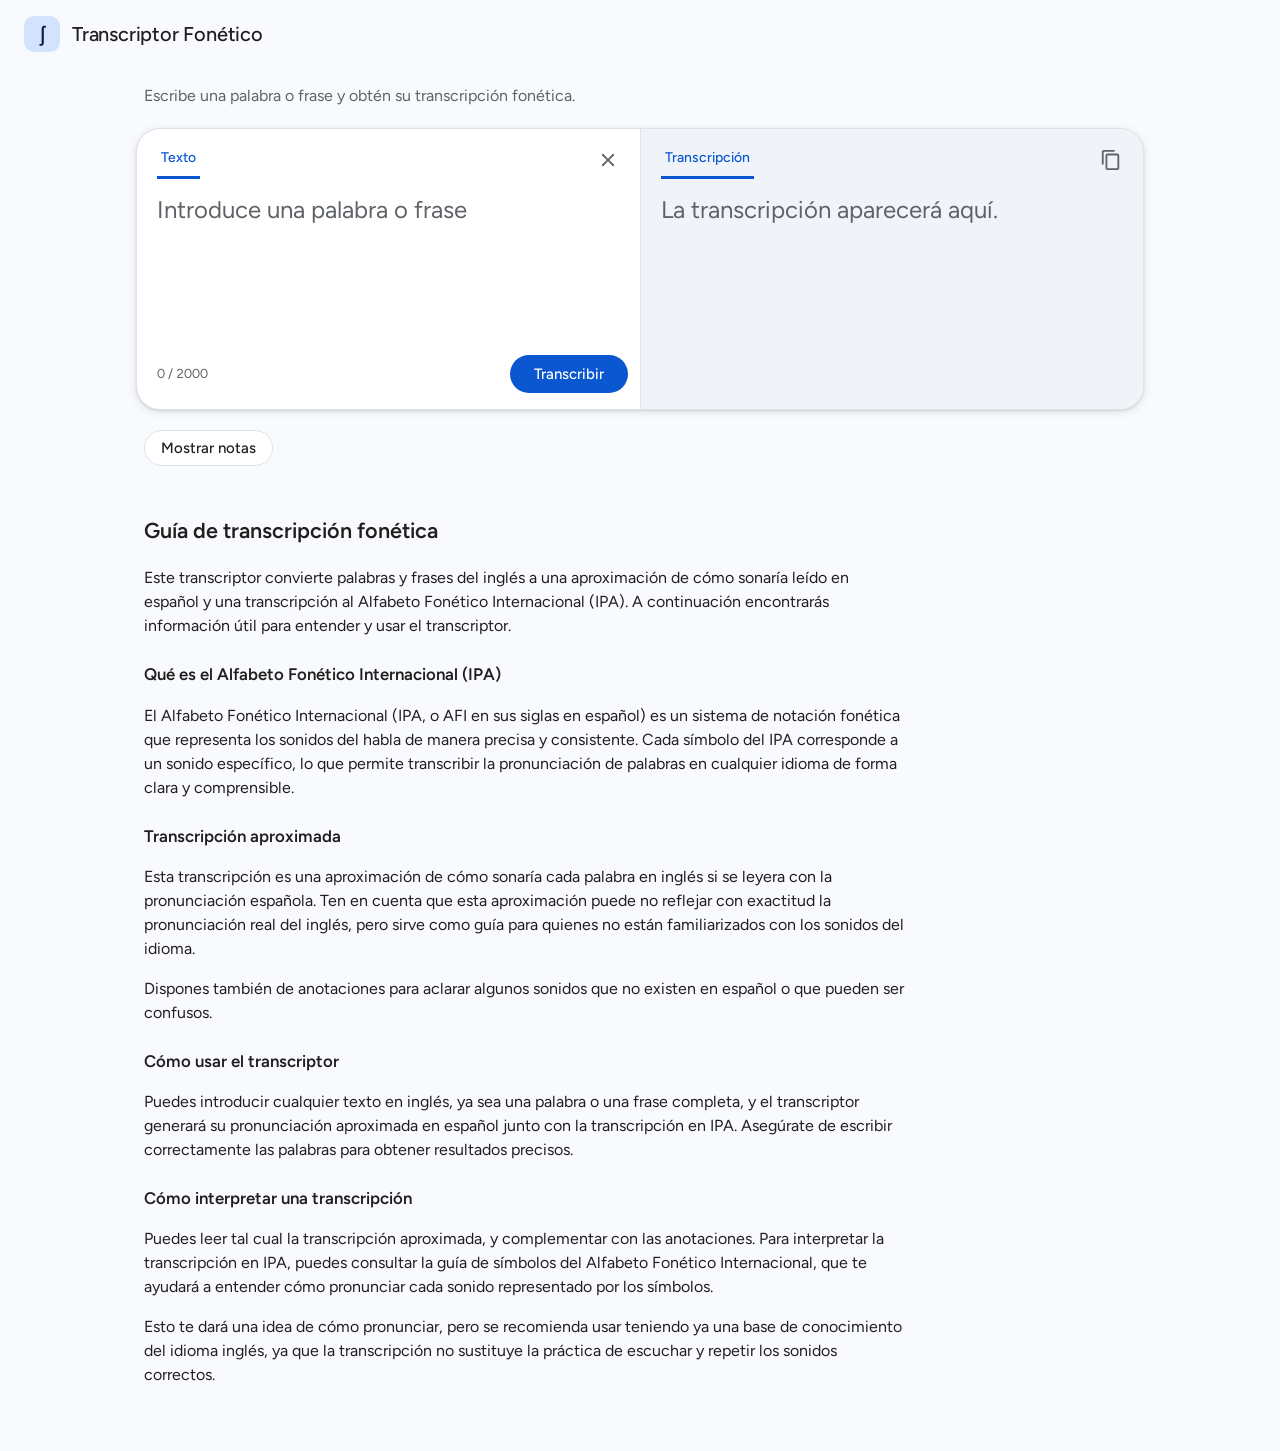
==== public/index.html @ e3a63764 "change the copy button to only copy results" ====
<!DOCTYPE html>
<html lang="es">
<head>
<meta charset="utf-8">
<meta name="viewport" content="width=device-width, initial-scale=1">
<meta name="description" content="Transcribe palabras y frases del inglés a una aproximación de como sonaría leído en español y una trasncripción al Alfabeto Fonético Internacional (IPA) con una explicación de cómo leerlo.">
<meta name="robots" content="index, follow">
<meta name="theme-color" content="#f8fafd">
<link rel="canonical" href="https://pronunciareningles.com/">
<meta property="og:type" content="website">
<meta property="og:locale" content="es_ES">
<meta property="og:url" content="https://pronunciareningles.com/">
<meta property="og:title" content="Transcriptor fonético online | IPA">
<meta property="og:description" content="Transcribe palabras y frases del inglés a una aproximación de como sonaría leído en español y una trasncripción al Alfabeto Fonético Internacional (IPA) con una explicación de cómo leerlo.">
<meta name="twitter:card" content="summary">
<meta name="twitter:title" content="Transcriptor fonético online | IPA">
<meta name="twitter:description" content="Transcribe palabras y frases del inglés a una aproximación de como sonaría leído en español y una trasncripción al Alfabeto Fonético Internacional (IPA) con una explicación de cómo leerlo.">
<title>Transcriptor fonético online | IPA</title>
<link rel="preconnect" href="https://fonts.googleapis.com">
<link rel="preconnect" href="https://fonts.gstatic.com" crossorigin>
<link href="https://fonts.googleapis.com/css2?family=Figtree:wght@400;500;600&family=Noto+Sans:wght@400;500&display=swap" rel="stylesheet">
<style>
:root {
  --bg: #f8fafd;
  --surface: #ffffff;
  --surface-2: #f0f4f9;
  --line: #dde3ea;
  --text: #1f1f1f;
  --muted: #5f6368;
  --accent: #0b57d0;
  --accent-soft: #d3e3fd;
  --accent-ink: #041e49;
  --ui: "Figtree", system-ui, -apple-system, "Segoe UI", sans-serif;
  --ipa: "Noto Sans", "Charis SIL", "Doulos SIL", "Segoe UI", sans-serif;
  box-sizing: border-box;
  padding-top: env(safe-area-inset-top, 0px);
  padding-bottom: env(safe-area-inset-bottom, 0px);
}
@media (prefers-color-scheme: dark) {
  :root {
    --bg: #131314; --surface: #1e1f20; --surface-2: #282a2c; --line: #3c4043;
    --text: #e3e3e3; --muted: #9aa0a6; --accent: #a8c7fa; --accent-soft: #0842a0; --accent-ink: #d3e3fd;
  }
}
*, *::before, *::after { box-sizing: inherit; }
html { scroll-padding-top: env(safe-area-inset-top, 0px); }
body {
  margin: 0; min-height: 100vh; background: var(--bg); color: var(--text);
  font-family: var(--ui); font-size: 16px; line-height: 1.5;
}

/* Cabecera */
.top { display: flex; align-items: center; gap: 12px; padding: 16px 24px; }
.logo {
  width: 36px; height: 36px; border-radius: 10px; background: var(--accent-soft); color: var(--accent-ink);
  display: grid; place-items: center; font-family: var(--ipa); font-size: 20px; font-weight: 500;
}
.top h1 { margin: 0; font-size: 1.25rem; font-weight: 500; letter-spacing: -.01em; }

/* Contenedor principal */
main { max-width: 1040px; margin: 0 auto; padding: 8px 16px 48px; }
.lead { margin: 8px 8px 20px; color: var(--muted); }
.search-content { max-width: 760px; margin: 48px 8px 0; }
.search-content h2 { margin: 0 0 20px; font-size: 1.35rem; font-weight: 600; }
.search-content h3 { margin: 0 0 8px; font-size: 1.05rem; font-weight: 600; }
.search-content article + article { margin-top: 24px; }
.search-content details { padding: 14px 0; border-top: 1px solid var(--line); }
.search-content summary { cursor: pointer; font-weight: 500; }
.search-content details p { margin: 10px 0 0; color: var(--muted); }

/* Tarjeta de dos paneles */
.card {
  display: grid; grid-template-columns: 1fr 1fr; background: var(--surface);
  border: 1px solid var(--line); border-radius: 24px; overflow: hidden;
  box-shadow: 0 1px 2px rgba(60,64,67,.15), 0 2px 6px 2px rgba(60,64,67,.08);
}
.panel { display: flex; flex-direction: column; min-height: 280px; }
.panel + .panel { background: var(--surface-2); border-left: 1px solid var(--line); }
.panel-head {
  display: flex; align-items: center; justify-content: space-between;
  padding: 10px 12px 0 20px; min-height: 52px;
}
.chip {
  font-size: .875rem; font-weight: 500; color: var(--accent);
  padding: 6px 4px 8px; border-bottom: 3px solid var(--accent);
}
.panel textarea, .out {
  flex: 1; width: 100%; border: 0; background: transparent; color: var(--text);
  padding: 12px 20px; resize: none; outline: none;
  font: 400 1.5rem/1.45 var(--ui);
}
.panel textarea::placeholder { color: var(--muted); }
.out { font-family: var(--ipa); overflow-wrap: anywhere; white-space: pre-wrap; }
.out.empty { color: var(--muted); font-family: var(--ui); }
.out.sentence-hint { flex: 0 0 auto; padding-block: 4px; font: 400 .875rem/1.45 var(--ui); }
#outputList { list-style: none; margin: 0; padding: 0 20px 16px; }
.result-item { padding: 12px 0; border-top: 1px solid var(--line); }
.result-token, .tooltip-title { font-weight: 600; }
.result-value { font-family: var(--ipa); font-size: 1.125rem; overflow-wrap: anywhere; }
.result-meta, .result-notes, .result-alternatives { color: var(--muted); font-size: .875rem; }
.result-item ul { margin: 4px 0 0; padding-left: 20px; }
.sentence-word { cursor: pointer; border-bottom: 1px dotted var(--accent); }
.sentence-word.no-link { cursor: default; border-bottom: 0; }
.sentence-word.not-found { color: #b3261e; }
.notes-toggle { border: 1px solid var(--line); border-radius: 999px; padding: 8px 16px; background: var(--surface); color: var(--text); font: 500 .9375rem var(--ui); cursor: pointer; }
.notes-toggle:hover { background: var(--surface-2); }
.tooltip { position: absolute; z-index: 5; max-width: min(360px, calc(100vw - 24px)); padding: 14px 16px; border: 1px solid var(--line); border-radius: 12px; background: var(--surface); color: var(--text); box-shadow: 0 4px 16px rgba(0,0,0,.18); visibility: hidden; }
.tooltip.show { visibility: visible; }
.tooltip .result-value { margin-top: 4px; }
.tooltip .result-alternatives { margin-top: 8px; }
.tooltip .result-alternatives ul { margin: 4px 0 0; padding-left: 20px; }
@media (min-width: 721px) {
  .output-panel > .out { flex: 0 0 auto; }
}

.panel-foot { display: flex; align-items: center; justify-content: space-between; padding: 8px 12px 14px 20px; min-height: 64px; }
.count { color: var(--muted); font-size: .8125rem; font-variant-numeric: tabular-nums; }

/* Botones */
.btn {
  font: 500 .9375rem var(--ui); border: 0; cursor: pointer; border-radius: 999px;
  padding: 10px 24px; background: var(--accent); color: #fff;
}
@media (prefers-color-scheme: dark) { .btn { color: #062e6f; } }
.btn:hover { filter: brightness(1.08); }
.icon-btn {
  width: 40px; height: 40px; border-radius: 50%; border: 0; background: transparent; color: var(--muted);
  cursor: pointer; display: grid; place-items: center;
}
.icon-btn:hover { background: color-mix(in srgb, var(--muted) 14%, transparent); }
.icon-btn svg { width: 22px; height: 22px; fill: currentColor; }
.btn:focus-visible, .icon-btn:focus-visible, .switch input:focus-visible + .track, textarea:focus-visible {
  outline: 2px solid var(--accent); outline-offset: 2px;
}
.panel textarea:focus-visible { outline: none; }

/* Interruptor de notas */
.options { display: flex; align-items: center; gap: 12px; padding: 20px 8px 0; color: var(--muted); }
.switch { position: relative; display: inline-flex; cursor: pointer; }
.switch input { position: absolute; opacity: 0; inset: 0; cursor: pointer; }
.track { width: 40px; height: 24px; border-radius: 12px; background: var(--line); transition: background .15s; position: relative; }
.track::after {
  content: ""; position: absolute; top: 4px; left: 4px; width: 16px; height: 16px; border-radius: 50%;
  background: var(--surface); box-shadow: 0 1px 2px rgba(0,0,0,.3); transition: transform .15s;
}
.switch input:checked + .track { background: var(--accent); }
.switch input:checked + .track::after { transform: translateX(16px); }

.notes {
  margin: 16px 0 0; padding: 20px 24px; background: var(--surface); border: 1px solid var(--line);
  border-radius: 16px; color: var(--muted);
}
.notes[hidden] { display: none; }

/* Móvil: los paneles se apilan, como en Google Translate */
@media (max-width: 720px) {
  .card { grid-template-columns: 1fr; border-radius: 20px; }
  .panel { min-height: 200px; }
  .panel + .panel { border-left: 0; border-top: 1px solid var(--line); }
  .panel textarea, .out { font-size: 1.25rem; }
}
@media (prefers-reduced-motion: reduce) { .track, .track::after { transition: none; } }
</style>
</head>
<body>
<header class="top">
  <div class="logo" aria-hidden="true">ʃ</div>
  <h1>Transcriptor Fonético</h1>
</header>

<main>
  <p class="lead">Escribe una palabra o frase y obtén su transcripción fonética.</p>

  <form id="transcriberForm">
  <section class="card">
    <div class="panel output-panel">
      <div class="panel-head">
        <span class="chip">Texto</span>
        <button class="icon-btn" id="clear" type="button" aria-label="Borrar texto" hidden>
          <svg viewBox="0 0 24 24"><path d="M19 6.41 17.59 5 12 10.59 6.41 5 5 6.41 10.59 12 5 17.59 6.41 19 12 13.41 17.59 19 19 17.59 13.41 12z"/></svg>
        </button>
      </div>
      <textarea id="phrase" maxlength="2000" placeholder="Introduce una palabra o frase" aria-label="Texto a transcribir"></textarea>
      <div class="panel-foot">
        <span class="count"><span id="n">0</span> / 2000</span>
        <button class="btn" id="go" type="submit">Transcribir</button>
      </div>
    </div>

    <div class="panel">
      <div class="panel-head">
        <span class="chip">Transcripción</span>
        <button class="icon-btn" id="copy" type="button" aria-label="Copiar transcripción" hidden>
          <svg viewBox="0 0 24 24"><path d="M16 1H4a2 2 0 0 0-2 2v14h2V3h12zm3 4H8a2 2 0 0 0-2 2v14a2 2 0 0 0 2 2h11a2 2 0 0 0 2-2V7a2 2 0 0 0-2-2m0 16H8V7h11z"/></svg>
        </button>
      </div>
      <div class="out empty" id="output" aria-live="polite">La transcripción aparecerá aquí.</div>
      <ul id="outputList" aria-live="polite"></ul>
      <div class="panel-foot"></div>
    </div>
  </section>
  </form>

  <div class="options">
    <button class="notes-toggle" id="notesToggle" type="button">Mostrar notas</button>
  </div>
  <div class="tooltip" id="wordTooltip" aria-hidden="true"></div>

  <section class="search-content" aria-labelledby="guide-heading">
    <h2 id="guide-heading">Guía de transcripción fonética</h2>
    <article>
      <p>Este transcriptor convierte palabras y frases del inglés a una aproximación de cómo sonaría leído en español y una transcripción al Alfabeto Fonético Internacional (IPA). A continuación encontrarás información útil para entender y usar el transcriptor.</p>
    </article>

    <article>
      <h3>Qué es el Alfabeto Fonético Internacional (IPA)</h3>
      <p>El Alfabeto Fonético Internacional (IPA, o AFI en sus siglas en español) es un sistema de notación fonética que representa los sonidos del habla de manera precisa y consistente. Cada símbolo del IPA corresponde a un sonido específico, lo que permite transcribir la pronunciación de palabras en cualquier idioma de forma clara y comprensible.</p>
    </article>
    <article>
      <h3>Transcripción aproximada</h3>
      <p>Esta transcripción es una aproximación de cómo sonaría cada palabra en inglés si se leyera con la pronunciación española. Ten en cuenta que esta aproximación puede no reflejar con exactitud la pronunciación real del inglés, pero sirve como guía para quienes no están familiarizados con los sonidos del idioma.</p>
      <p>Dispones también de anotaciones para aclarar algunos sonidos que no existen en español o que pueden ser confusos.</p>
    </article>
    <article>
      <h3>Cómo usar el transcriptor</h3>
      <p>Puedes introducir cualquier texto en inglés, ya sea una palabra o una frase completa, y el transcriptor generará su pronunciación aproximada en español junto con la transcripción en IPA. Asegúrate de escribir correctamente las palabras para obtener resultados precisos.</p>
    </article>
    <article>
      <h3>Cómo interpretar una transcripción</h3>
      <p>Puedes leer tal cual la transcripción aproximada, y complementar con las anotaciones. Para interpretar la transcripción en IPA, puedes consultar la guía de símbolos del Alfabeto Fonético Internacional, que te ayudará a entender cómo pronunciar cada sonido representado por los símbolos.</p>
      <p>Esto te dará una idea de cómo pronunciar, pero se recomienda usar teniendo ya una base de conocimiento del idioma inglés, ya que la transcripción no sustituye la práctica de escuchar y repetir los sonidos correctos.</p>
    </article>
  </section>
</main>

<script src="js/app.js"></script>
<script>
const input = document.getElementById("phrase");
const output = document.getElementById("output");
const clearButton = document.getElementById("clear");
const copyButton = document.getElementById("copy");
input.addEventListener("input", () => {
  document.getElementById("n").textContent = input.value.length;
  clearButton.hidden = !input.value;
});
clearButton.addEventListener("click", () => {
  input.value = "";
  input.dispatchEvent(new Event("input"));
  output.textContent = "La transcripción aparecerá aquí.";
  output.classList.add("empty");
  outputList.innerHTML = "";
  input.focus();
});
copyButton.addEventListener("click", () => {
  navigator.clipboard.writeText(outputList.innerText.trim());
});
new MutationObserver(() => {
  output.classList.toggle("empty", output.textContent === "La transcripción aparecerá aquí.");
  copyButton.hidden = !outputList.childElementCount;
}).observe(outputList, { childList: true });
</script>
</body>
</html>
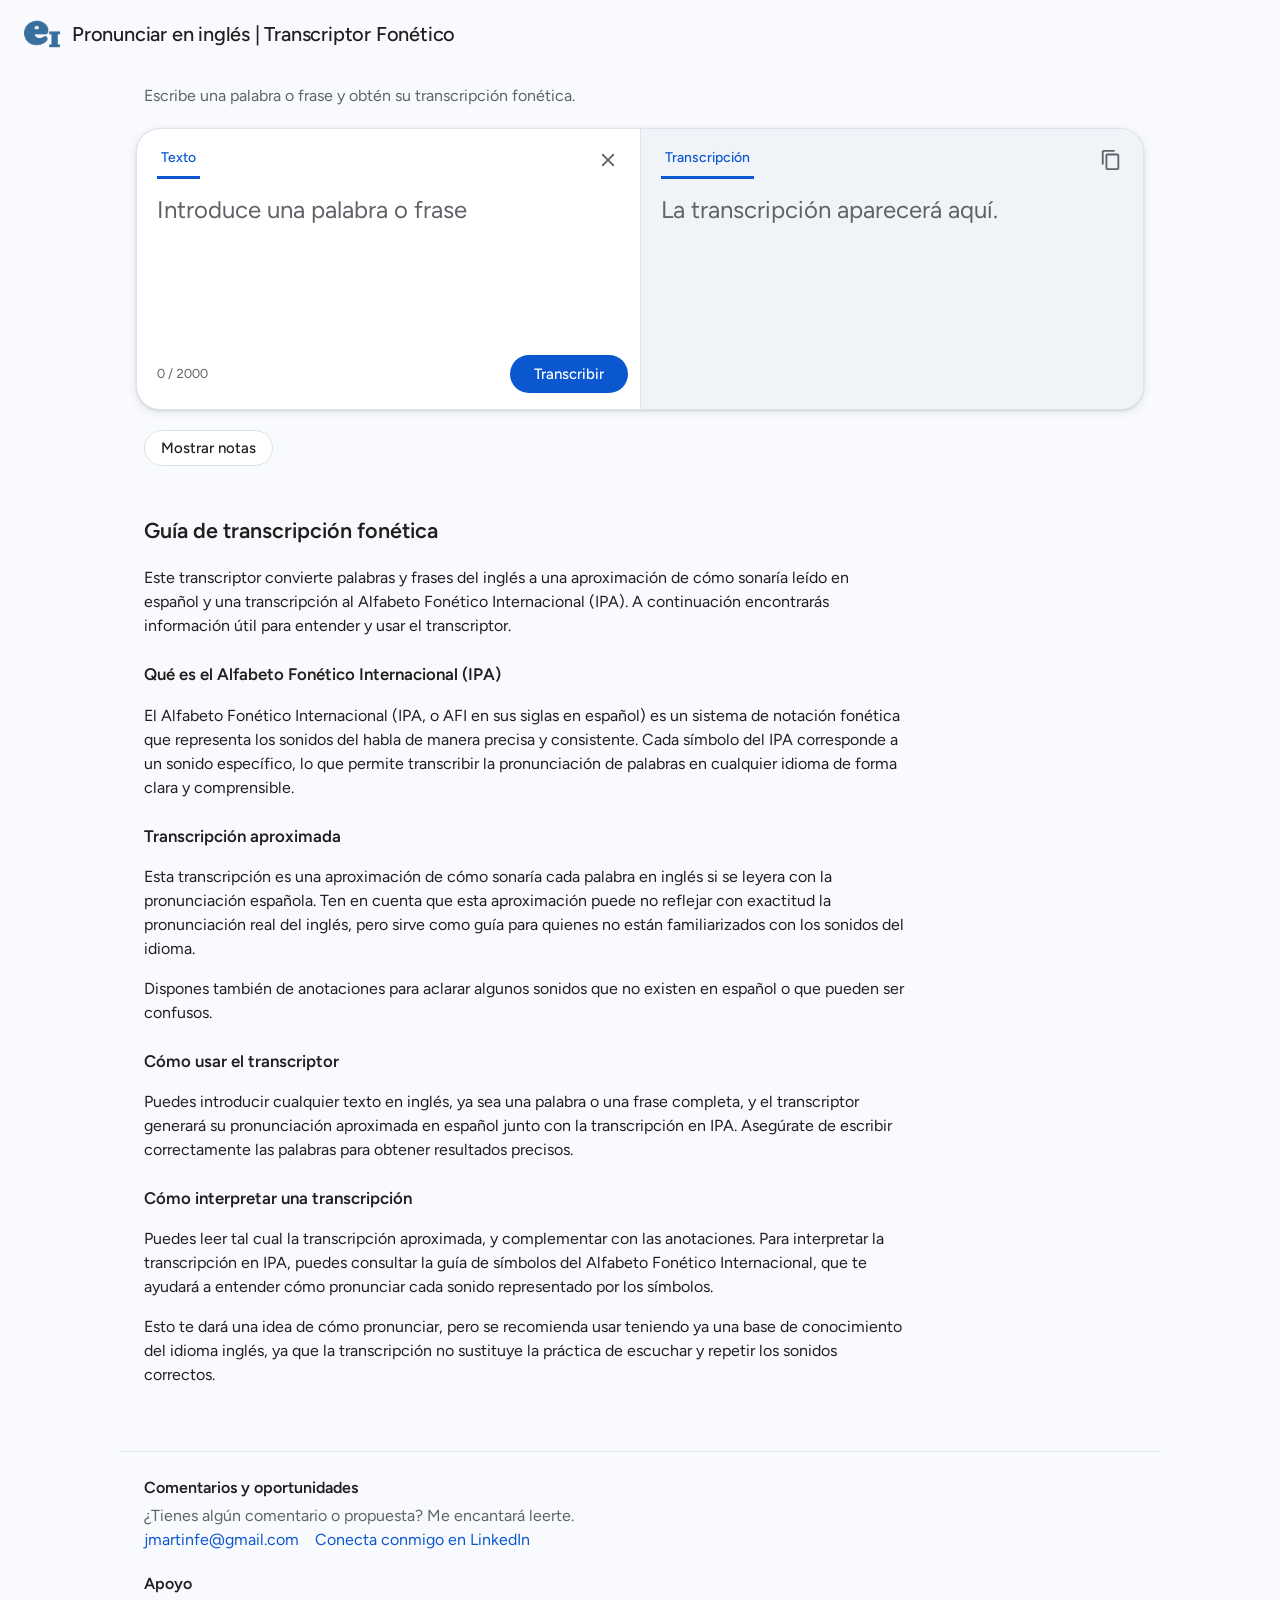
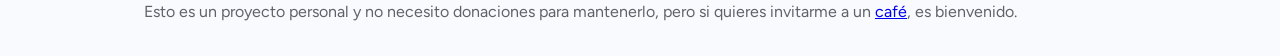
==== commit 21fbef23: "change enter key behaviour in touchscreen to line break instead of submit" ====
--- a/public/index.html
+++ b/public/index.html
@@ -3,19 +3,19 @@
 <head>
 <meta charset="utf-8">
 <meta name="viewport" content="width=device-width, initial-scale=1">
-<meta name="description" content="Transcribe palabras y frases del inglés a una aproximación de como sonaría leído en español y una trasncripción al Alfabeto Fonético Internacional (IPA) con una explicación de cómo leerlo.">
+<meta name="description" content="Pronuncia palabras y frases en inglés con la transcripción aproximada de como sonaría leído en español y una transcripción al Alfabeto Fonético Internacional (IPA) con una explicación de cómo leerlo.">
 <meta name="robots" content="index, follow">
 <meta name="theme-color" content="#f8fafd">
 <link rel="canonical" href="https://pronunciareningles.com/">
 <meta property="og:type" content="website">
 <meta property="og:locale" content="es_ES">
 <meta property="og:url" content="https://pronunciareningles.com/">
-<meta property="og:title" content="Transcriptor fonético online | IPA">
-<meta property="og:description" content="Transcribe palabras y frases del inglés a una aproximación de como sonaría leído en español y una trasncripción al Alfabeto Fonético Internacional (IPA) con una explicación de cómo leerlo.">
+<meta property="og:title" content="Pronunciar en inglés | Transcriptor fonético online | IPA">
+<meta property="og:description" content="Pronuncia palabras y frases en inglés con la transcripción aproximada de como sonaría leído en español y una transcripción al Alfabeto Fonético Internacional (IPA) con una explicación de cómo leerlo.">
 <meta name="twitter:card" content="summary">
-<meta name="twitter:title" content="Transcriptor fonético online | IPA">
-<meta name="twitter:description" content="Transcribe palabras y frases del inglés a una aproximación de como sonaría leído en español y una trasncripción al Alfabeto Fonético Internacional (IPA) con una explicación de cómo leerlo.">
-<title>Transcriptor fonético online | IPA</title>
+<meta name="twitter:title" content="Pronunciar en inglés | Transcriptor fonético online | IPA">
+<meta name="twitter:description" content="Pronuncia palabras y frases en inglés con la transcripción aproximada de como sonaría leído en español y una transcripción al Alfabeto Fonético Internacional (IPA) con una explicación de cómo leerlo.">
+<title>Pronunciar en inglés | Transcriptor fonético online</title>
 <link rel="preconnect" href="https://fonts.googleapis.com">
 <link rel="preconnect" href="https://fonts.gstatic.com" crossorigin>
 <link href="https://fonts.googleapis.com/css2?family=Figtree:wght@400;500;600&family=Noto+Sans:wght@400;500&display=swap" rel="stylesheet">
@@ -52,8 +52,7 @@
 /* Cabecera */
 .top { display: flex; align-items: center; gap: 12px; padding: 16px 24px; }
 .logo {
-  width: 36px; height: 36px; border-radius: 10px; background: var(--accent-soft); color: var(--accent-ink);
-  display: grid; place-items: center; font-family: var(--ipa); font-size: 20px; font-weight: 500;
+  width: 36px; height: 36px; object-fit: contain; flex: 0 0 auto;
 }
 .top h1 { margin: 0; font-size: 1.25rem; font-weight: 500; letter-spacing: -.01em; }
 
@@ -95,6 +94,7 @@
 .out.sentence-hint { flex: 0 0 auto; padding-block: 4px; font: 400 .875rem/1.45 var(--ui); }
 #outputList { list-style: none; margin: 0; padding: 0 20px 16px; }
 .result-item { padding: 12px 0; border-top: 1px solid var(--line); }
+.sentence-text { white-space: pre-wrap; }
 .result-token, .tooltip-title { font-weight: 600; }
 .result-value { font-family: var(--ipa); font-size: 1.125rem; overflow-wrap: anywhere; }
 .result-meta, .result-notes, .result-alternatives { color: var(--muted); font-size: .875rem; }
@@ -151,6 +151,16 @@
   border-radius: 16px; color: var(--muted);
 }
 .notes[hidden] { display: none; }
+.site-footer {
+  max-width: 1040px; margin: 0 auto; padding: 24px 24px 32px;
+  border-top: 1px solid var(--line); color: var(--muted);
+  display: grid; gap: 20px;
+}
+.footer-section h2 { margin: 0 0 4px; color: var(--text); font-size: 1rem; font-weight: 600; }
+.footer-section p { margin: 0; }
+.footer-links { display: flex; flex-wrap: wrap; gap: 16px; }
+.footer-links a { color: var(--accent); text-decoration: none; }
+.footer-links a:hover { text-decoration: underline; }
 
 /* Móvil: los paneles se apilan, como en Google Translate */
 @media (max-width: 720px) {
@@ -159,13 +169,16 @@
   .panel + .panel { border-left: 0; border-top: 1px solid var(--line); }
   .panel textarea, .out { font-size: 1.25rem; }
 }
+@media (max-width: 560px) {
+  .site-footer { padding-inline: 16px; }
+}
 @media (prefers-reduced-motion: reduce) { .track, .track::after { transition: none; } }
 </style>
 </head>
 <body>
 <header class="top">
-  <div class="logo" aria-hidden="true">ʃ</div>
-  <h1>Transcriptor Fonético</h1>
+  <img class="logo" src="favicon-194x194.png" alt="">
+  <h1>Pronunciar en inglés | Transcriptor Fonético</h1>
 </header>
 
 <main>
@@ -232,6 +245,21 @@
     </article>
   </section>
 </main>
+
+<footer class="site-footer">
+  <section class="footer-section" aria-labelledby="contact-heading">
+    <h2 id="contact-heading">Comentarios y oportunidades</h2>
+    <p>¿Tienes algún comentario o propuesta? Me encantará leerte.</p>
+    <nav class="footer-links" aria-label="Contacto">
+      <a href="mailto:jmartinfe@gmail.com">jmartinfe@gmail.com</a>
+      <a href="https://www.linkedin.com/in/jmartinfe/">Conecta conmigo en LinkedIn</a>
+    </nav>
+  </section>
+  <section class="footer-section" aria-labelledby="support-heading">
+    <h2 id="support-heading">Apoyo</h2>
+    <p>Esto es un proyecto personal y no necesito donaciones para mantenerlo, pero si quieres invitarme a un <a href="https://ko-fi.com/jmartinfe">café</a>, es bienvenido.</p>
+    </section>
+</footer>
 
 <script src="js/app.js"></script>
 <script>
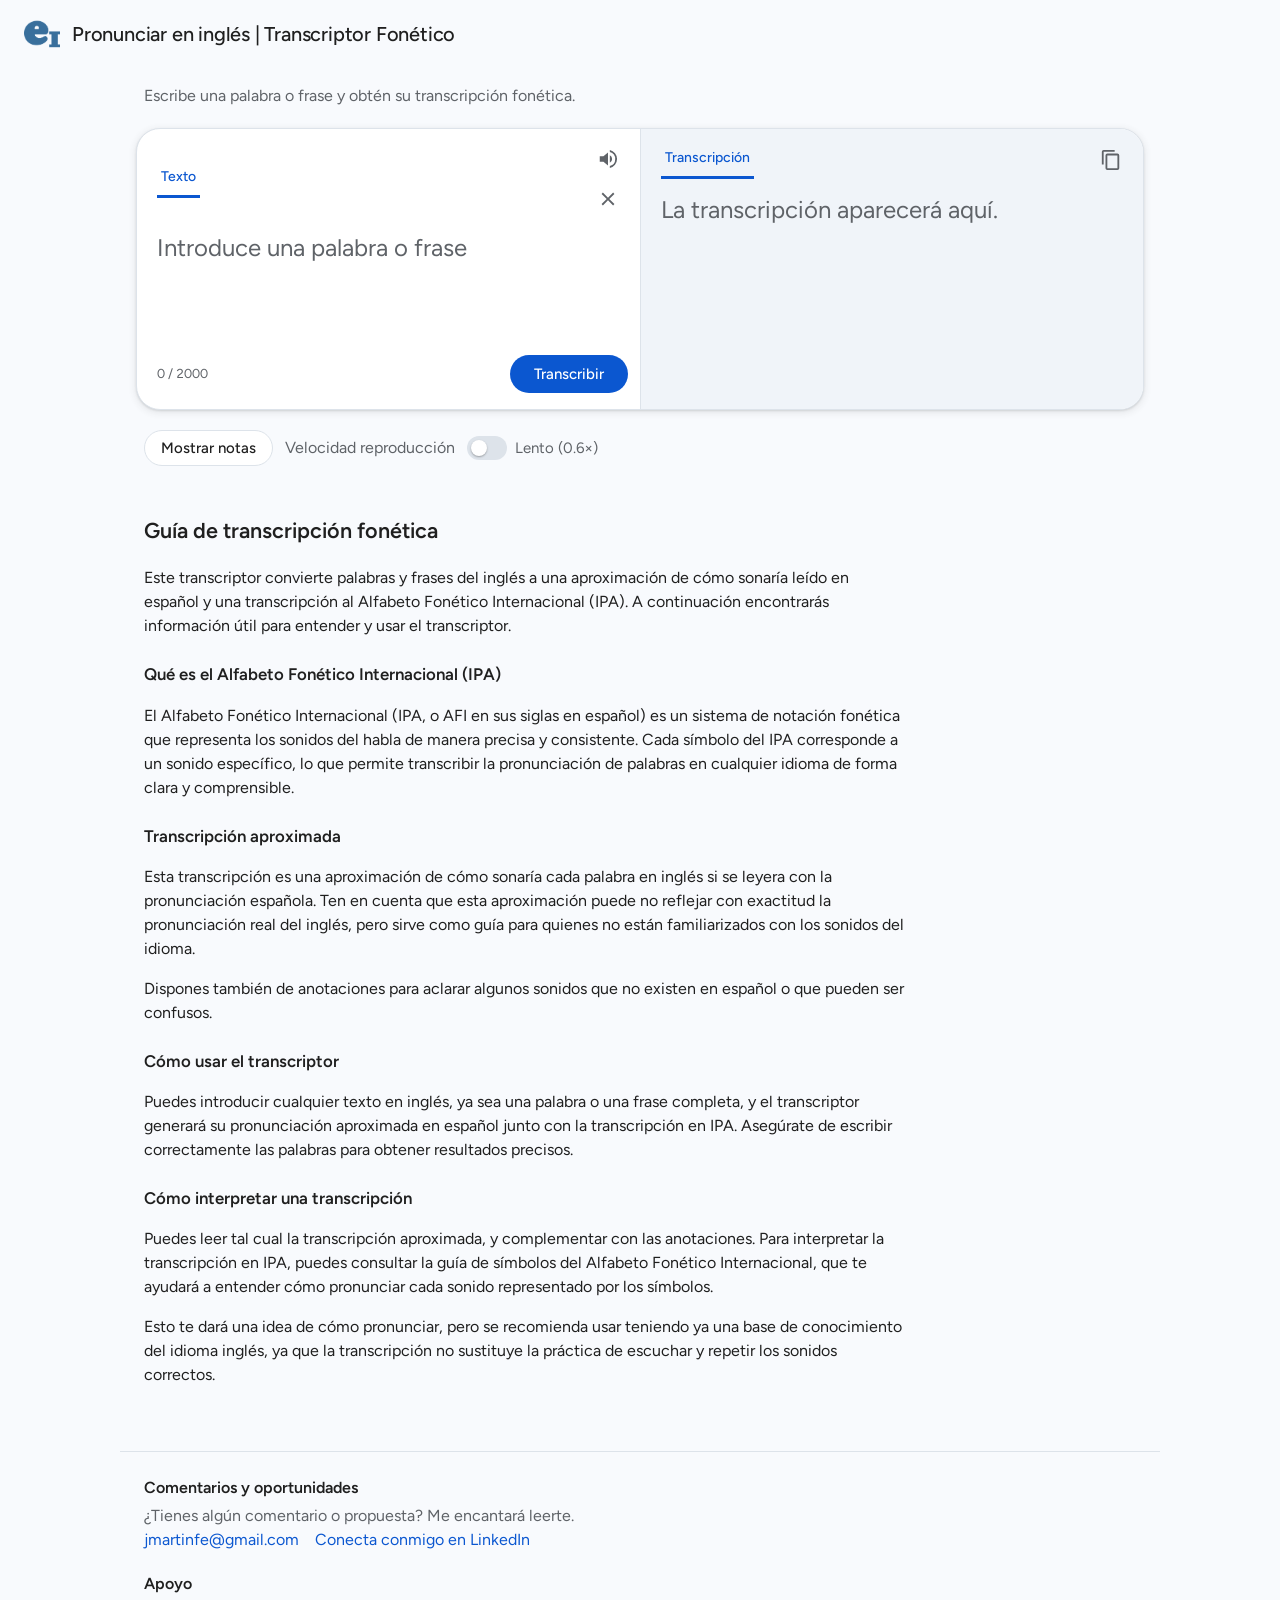
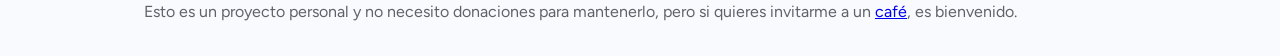
==== commit 1bc6e8d2: "add speech to text functionality" ====
--- a/public/index.html
+++ b/public/index.html
@@ -129,13 +129,14 @@
 }
 .icon-btn:hover { background: color-mix(in srgb, var(--muted) 14%, transparent); }
 .icon-btn svg { width: 22px; height: 22px; fill: currentColor; }
+.icon-btn[aria-pressed="true"] { color: var(--accent); background: var(--accent-soft); }
 .btn:focus-visible, .icon-btn:focus-visible, .switch input:focus-visible + .track, textarea:focus-visible {
   outline: 2px solid var(--accent); outline-offset: 2px;
 }
 .panel textarea:focus-visible { outline: none; }
 
 /* Interruptor de notas */
-.options { display: flex; align-items: center; gap: 12px; padding: 20px 8px 0; color: var(--muted); }
+.options { display: flex; align-items: center; flex-wrap: wrap; gap: 12px; padding: 20px 8px 0; color: var(--muted); }
 .switch { position: relative; display: inline-flex; cursor: pointer; }
 .switch input { position: absolute; opacity: 0; inset: 0; cursor: pointer; }
 .track { width: 40px; height: 24px; border-radius: 12px; background: var(--line); transition: background .15s; position: relative; }
@@ -145,6 +146,8 @@
 }
 .switch input:checked + .track { background: var(--accent); }
 .switch input:checked + .track::after { transform: translateX(16px); }
+.speech-speed { align-items: center; gap: 8px; font-size: .9375rem; }
+.speech-status { color: var(--muted); font-size: .8125rem; }
 
 .notes {
   margin: 16px 0 0; padding: 20px 24px; background: var(--surface); border: 1px solid var(--line);
@@ -189,9 +192,14 @@
     <div class="panel output-panel">
       <div class="panel-head">
         <span class="chip">Texto</span>
-        <button class="icon-btn" id="clear" type="button" aria-label="Borrar texto" hidden>
-          <svg viewBox="0 0 24 24"><path d="M19 6.41 17.59 5 12 10.59 6.41 5 5 6.41 10.59 12 5 17.59 6.41 19 12 13.41 17.59 19 19 17.59 13.41 12z"/></svg>
-        </button>
+        <div>
+          <button class="icon-btn" id="speak" type="button" aria-label="Escuchar texto" aria-pressed="false" title="Escuchar texto">
+            <svg viewBox="0 0 24 24" aria-hidden="true"><path d="M3 9v6h4l5 4V5L7 9H3zm13.5 3a4.5 4.5 0 0 0-2.5-4.03v8.05A4.5 4.5 0 0 0 16.5 12zm-2.5-9.77v2.06a8 8 0 0 1 0 15.42v2.06a10 10 0 0 0 0-19.54z"/></svg>
+          </button>
+          <button class="icon-btn" id="clear" type="button" aria-label="Borrar texto" hidden>
+            <svg viewBox="0 0 24 24" aria-hidden="true"><path d="M19 6.41 17.59 5 12 10.59 6.41 5 5 6.41 10.59 12 5 17.59 6.41 19 12 13.41 17.59 19 19 17.59 13.41 12z"/></svg>
+          </button>
+        </div>
       </div>
       <textarea id="phrase" maxlength="2000" placeholder="Introduce una palabra o frase" aria-label="Texto a transcribir"></textarea>
       <div class="panel-foot">
@@ -216,6 +224,13 @@
 
   <div class="options">
     <button class="notes-toggle" id="notesToggle" type="button">Mostrar notas</button>
+    <span>Velocidad reproducción</span>
+    <label class="switch speech-speed">
+      <input id="slowSpeech" type="checkbox">
+      <span class="track" aria-hidden="true"></span>
+      <span>Lento (0.6×)</span>
+    </label>
+    <span class="speech-status" id="speechStatus" aria-live="polite"></span>
   </div>
   <div class="tooltip" id="wordTooltip" aria-hidden="true"></div>
 
@@ -267,9 +282,71 @@
 const output = document.getElementById("output");
 const clearButton = document.getElementById("clear");
 const copyButton = document.getElementById("copy");
+const speakButton = document.getElementById("speak");
+const slowSpeech = document.getElementById("slowSpeech");
+const speechStatus = document.getElementById("speechStatus");
+let activeUtterance = null;
+
+function resetSpeechButton() {
+  speakButton.setAttribute("aria-pressed", "false");
+  speakButton.setAttribute("aria-label", "Escuchar texto");
+  speakButton.title = "Escuchar texto";
+}
+
+function stopSpeech(message) {
+  if (!activeUtterance) return;
+  window.speechSynthesis.cancel();
+  activeUtterance = null;
+  resetSpeechButton();
+  if (message) speechStatus.textContent = message;
+}
+
 input.addEventListener("input", () => {
   document.getElementById("n").textContent = input.value.length;
   clearButton.hidden = !input.value;
+  stopSpeech("Lectura detenida porque cambió el texto.");
+});
+speakButton.addEventListener("click", () => {
+  if (!("speechSynthesis" in window) || !("SpeechSynthesisUtterance" in window)) {
+    speechStatus.textContent = "Tu navegador no admite la lectura en voz alta.";
+    return;
+  }
+  if (activeUtterance) {
+    stopSpeech("Lectura detenida.");
+    return;
+  }
+  const text = input.value.trim();
+  if (!text) {
+    speechStatus.textContent = "Introduce texto para poder escucharlo.";
+    input.focus();
+    return;
+  }
+
+  const utterance = new SpeechSynthesisUtterance(text);
+  utterance.lang = "en-US";
+  utterance.rate = slowSpeech.checked ? 0.6 : 0.9;
+  utterance.onend = () => {
+    if (activeUtterance !== utterance) return;
+    activeUtterance = null;
+    resetSpeechButton();
+    speechStatus.textContent = "Lectura finalizada.";
+  };
+  utterance.onerror = (event) => {
+    if (activeUtterance !== utterance) return;
+    activeUtterance = null;
+    resetSpeechButton();
+    speechStatus.textContent = `No se pudo reproducir el texto: ${event.error}.`;
+  };
+
+  window.speechSynthesis.cancel();
+  activeUtterance = utterance;
+  speakButton.setAttribute("aria-pressed", "true");
+  speakButton.setAttribute("aria-label", "Detener lectura");
+  speakButton.title = "Detener lectura";
+  speechStatus.textContent = slowSpeech.checked
+    ? "Reproduciendo texto de entrada lentamente."
+    : "Reproduciendo texto de entrada.";
+  window.speechSynthesis.speak(utterance);
 });
 clearButton.addEventListener("click", () => {
   input.value = "";
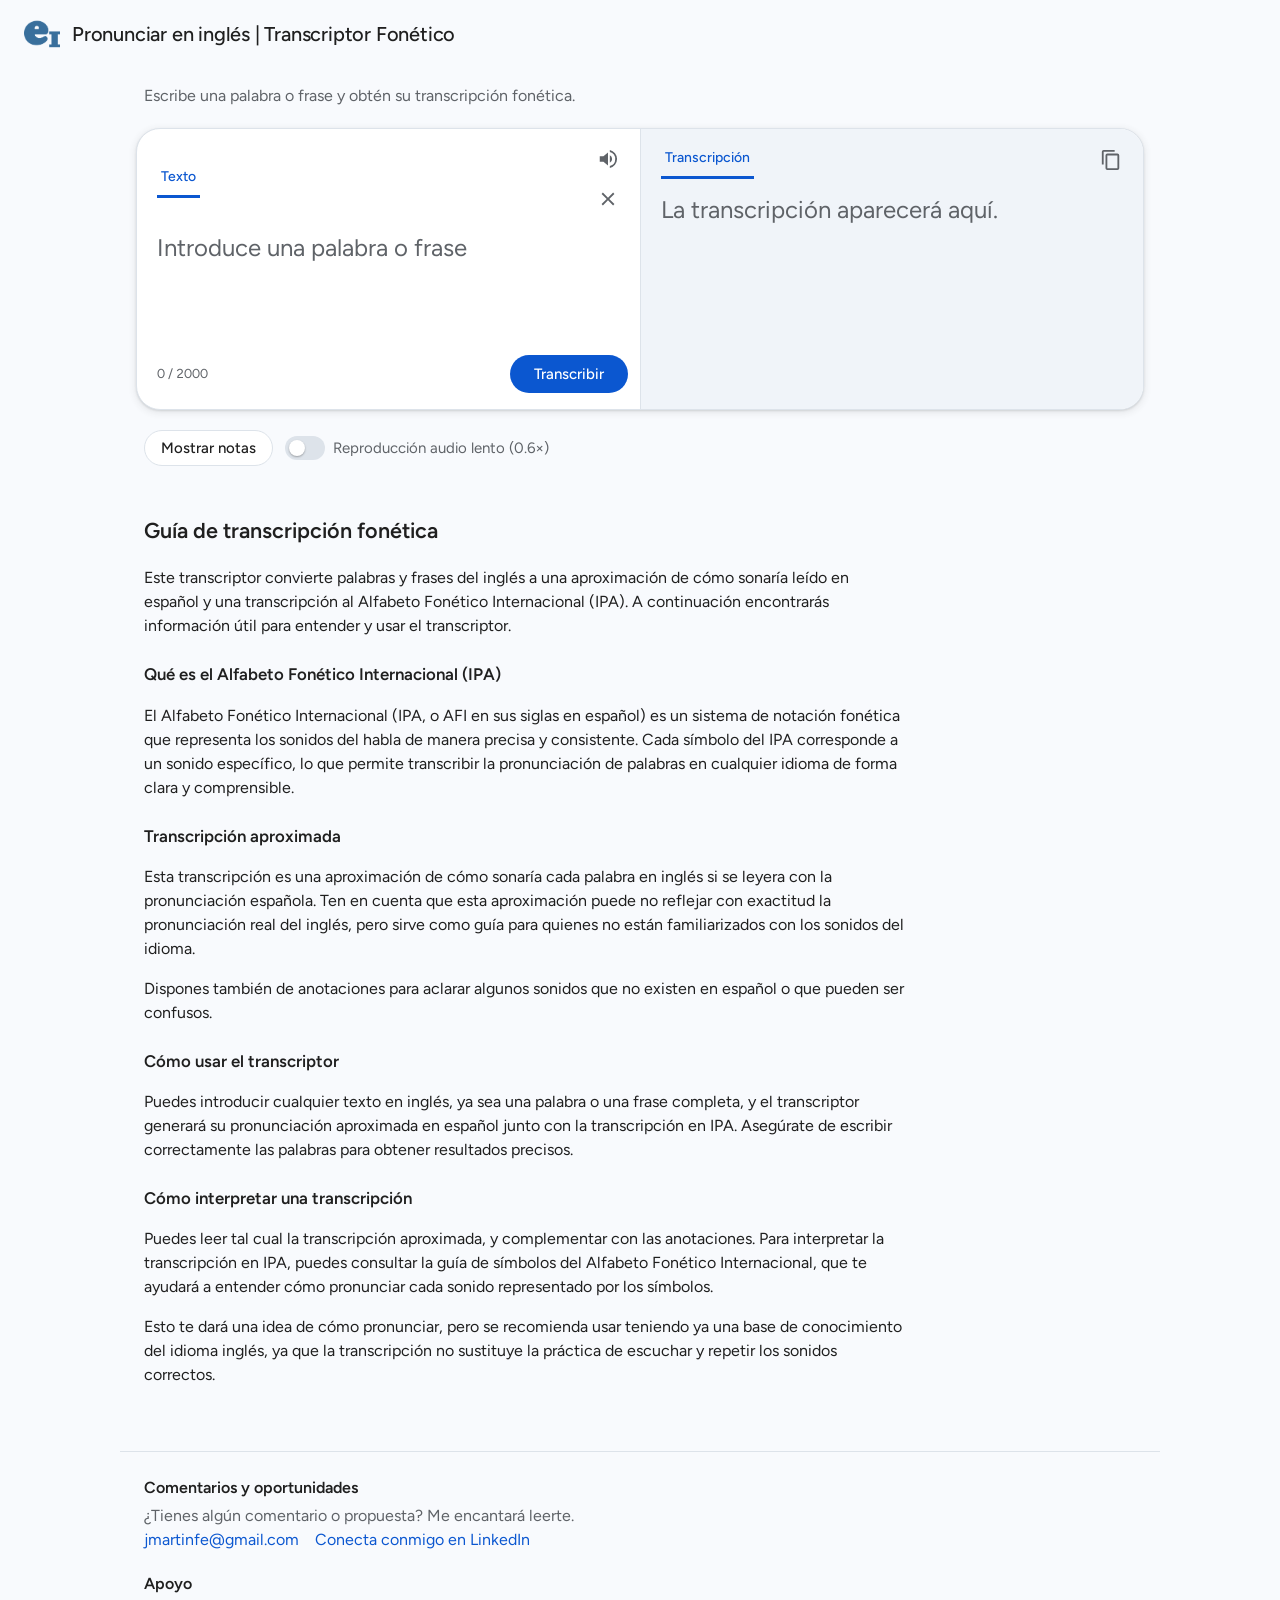
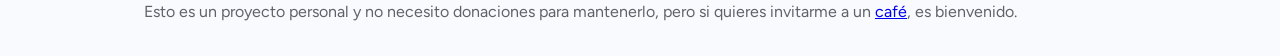
==== commit 8b6c6bcf: "remove unnecesary audio clarification text" ====
--- a/public/index.html
+++ b/public/index.html
@@ -7,6 +7,7 @@
 <meta name="robots" content="index, follow">
 <meta name="theme-color" content="#f8fafd">
 <link rel="canonical" href="https://pronunciareningles.com/">
+<link rel="manifest" href="/manifest.json">
 <meta property="og:type" content="website">
 <meta property="og:locale" content="es_ES">
 <meta property="og:url" content="https://pronunciareningles.com/">
@@ -224,11 +225,10 @@
 
   <div class="options">
     <button class="notes-toggle" id="notesToggle" type="button">Mostrar notas</button>
-    <span>Velocidad reproducción</span>
     <label class="switch speech-speed">
       <input id="slowSpeech" type="checkbox">
       <span class="track" aria-hidden="true"></span>
-      <span>Lento (0.6×)</span>
+      <span>Reproducción audio lento (0.6×)</span>
     </label>
     <span class="speech-status" id="speechStatus" aria-live="polite"></span>
   </div>
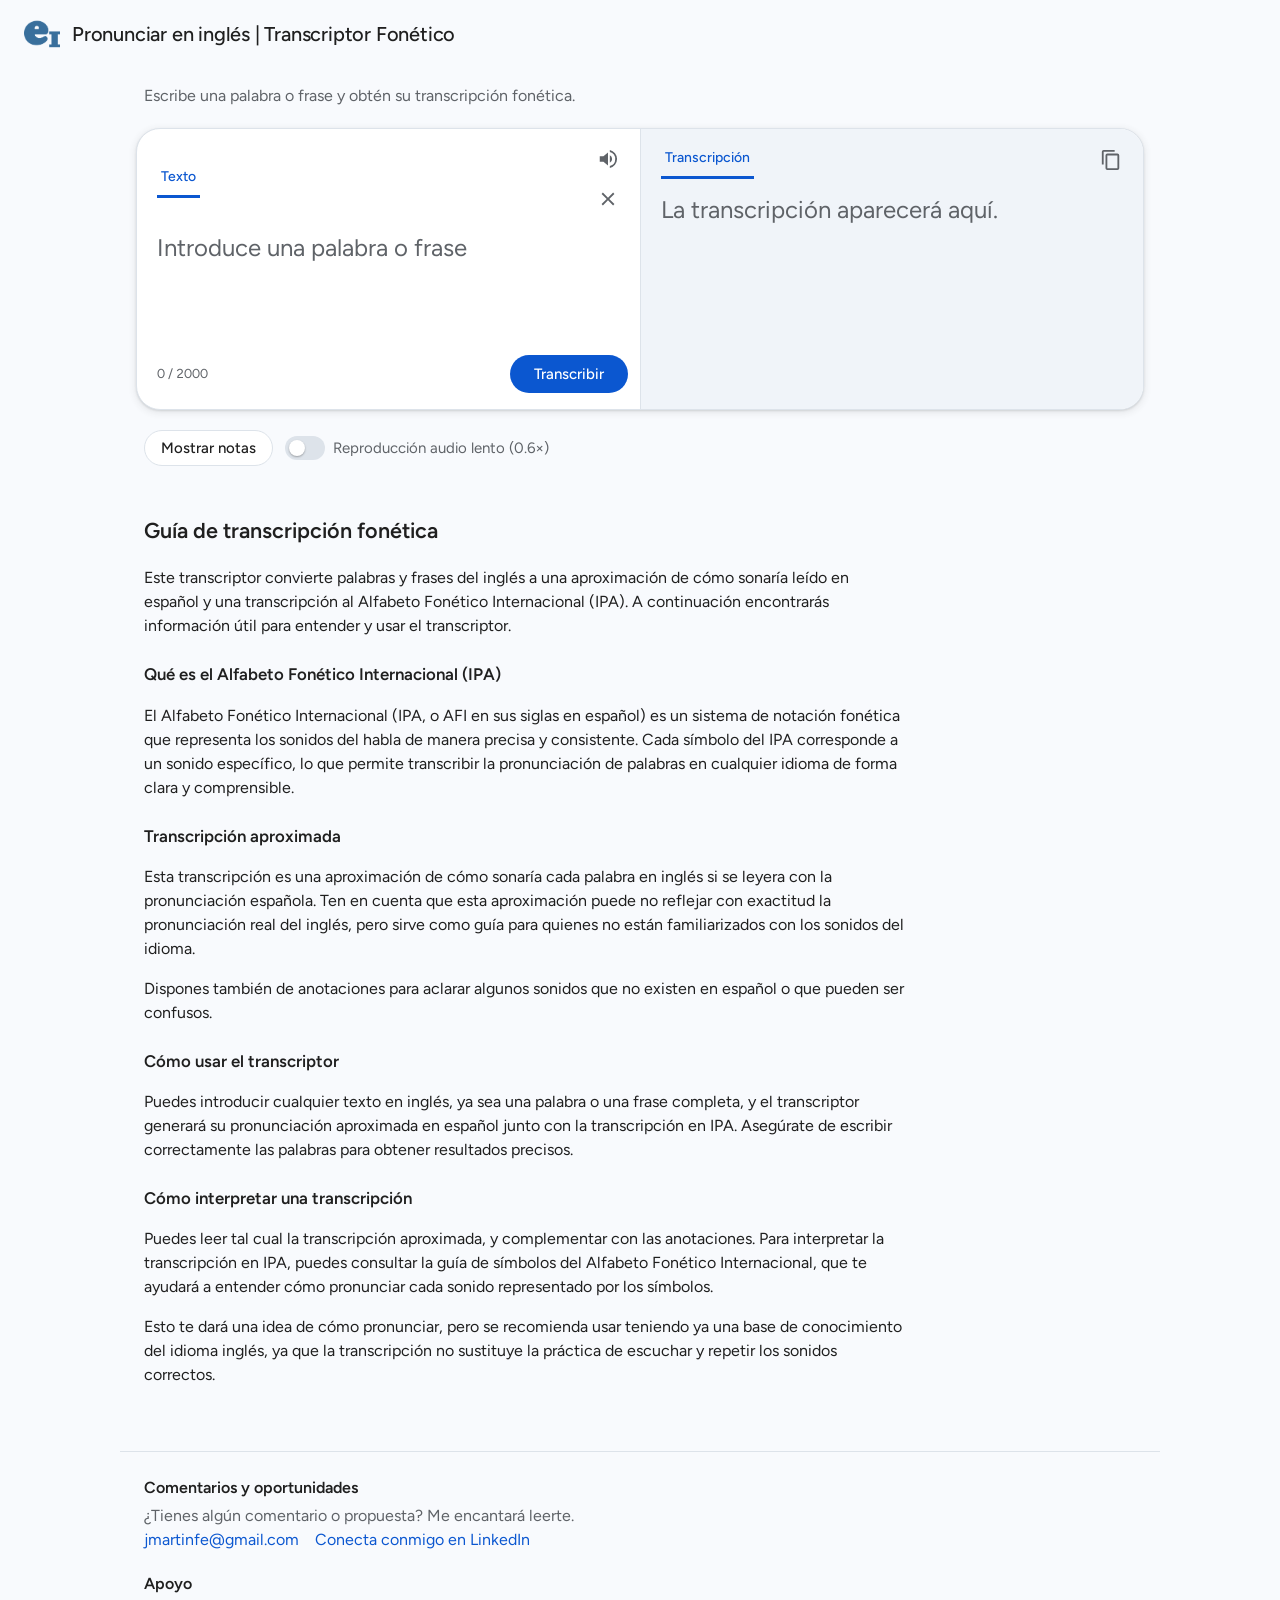
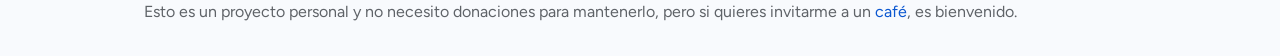
==== commit 6adffa07: "put together all styles under styles.css file and all js code under app.js file, leaving index.html " ====
--- a/public/index.html
+++ b/public/index.html
@@ -20,164 +20,7 @@
 <link rel="preconnect" href="https://fonts.googleapis.com">
 <link rel="preconnect" href="https://fonts.gstatic.com" crossorigin>
 <link href="https://fonts.googleapis.com/css2?family=Figtree:wght@400;500;600&family=Noto+Sans:wght@400;500&display=swap" rel="stylesheet">
-<style>
-:root {
-  --bg: #f8fafd;
-  --surface: #ffffff;
-  --surface-2: #f0f4f9;
-  --line: #dde3ea;
-  --text: #1f1f1f;
-  --muted: #5f6368;
-  --accent: #0b57d0;
-  --accent-soft: #d3e3fd;
-  --accent-ink: #041e49;
-  --ui: "Figtree", system-ui, -apple-system, "Segoe UI", sans-serif;
-  --ipa: "Noto Sans", "Charis SIL", "Doulos SIL", "Segoe UI", sans-serif;
-  box-sizing: border-box;
-  padding-top: env(safe-area-inset-top, 0px);
-  padding-bottom: env(safe-area-inset-bottom, 0px);
-}
-@media (prefers-color-scheme: dark) {
-  :root {
-    --bg: #131314; --surface: #1e1f20; --surface-2: #282a2c; --line: #3c4043;
-    --text: #e3e3e3; --muted: #9aa0a6; --accent: #a8c7fa; --accent-soft: #0842a0; --accent-ink: #d3e3fd;
-  }
-}
-*, *::before, *::after { box-sizing: inherit; }
-html { scroll-padding-top: env(safe-area-inset-top, 0px); }
-body {
-  margin: 0; min-height: 100vh; background: var(--bg); color: var(--text);
-  font-family: var(--ui); font-size: 16px; line-height: 1.5;
-}
-
-/* Cabecera */
-.top { display: flex; align-items: center; gap: 12px; padding: 16px 24px; }
-.logo {
-  width: 36px; height: 36px; object-fit: contain; flex: 0 0 auto;
-}
-.top h1 { margin: 0; font-size: 1.25rem; font-weight: 500; letter-spacing: -.01em; }
-
-/* Contenedor principal */
-main { max-width: 1040px; margin: 0 auto; padding: 8px 16px 48px; }
-.lead { margin: 8px 8px 20px; color: var(--muted); }
-.search-content { max-width: 760px; margin: 48px 8px 0; }
-.search-content h2 { margin: 0 0 20px; font-size: 1.35rem; font-weight: 600; }
-.search-content h3 { margin: 0 0 8px; font-size: 1.05rem; font-weight: 600; }
-.search-content article + article { margin-top: 24px; }
-.search-content details { padding: 14px 0; border-top: 1px solid var(--line); }
-.search-content summary { cursor: pointer; font-weight: 500; }
-.search-content details p { margin: 10px 0 0; color: var(--muted); }
-
-/* Tarjeta de dos paneles */
-.card {
-  display: grid; grid-template-columns: 1fr 1fr; background: var(--surface);
-  border: 1px solid var(--line); border-radius: 24px; overflow: hidden;
-  box-shadow: 0 1px 2px rgba(60,64,67,.15), 0 2px 6px 2px rgba(60,64,67,.08);
-}
-.panel { display: flex; flex-direction: column; min-height: 280px; }
-.panel + .panel { background: var(--surface-2); border-left: 1px solid var(--line); }
-.panel-head {
-  display: flex; align-items: center; justify-content: space-between;
-  padding: 10px 12px 0 20px; min-height: 52px;
-}
-.chip {
-  font-size: .875rem; font-weight: 500; color: var(--accent);
-  padding: 6px 4px 8px; border-bottom: 3px solid var(--accent);
-}
-.panel textarea, .out {
-  flex: 1; width: 100%; border: 0; background: transparent; color: var(--text);
-  padding: 12px 20px; resize: none; outline: none;
-  font: 400 1.5rem/1.45 var(--ui);
-}
-.panel textarea::placeholder { color: var(--muted); }
-.out { font-family: var(--ipa); overflow-wrap: anywhere; white-space: pre-wrap; }
-.out.empty { color: var(--muted); font-family: var(--ui); }
-.out.sentence-hint { flex: 0 0 auto; padding-block: 4px; font: 400 .875rem/1.45 var(--ui); }
-#outputList { list-style: none; margin: 0; padding: 0 20px 16px; }
-.result-item { padding: 12px 0; border-top: 1px solid var(--line); }
-.sentence-text { white-space: pre-wrap; }
-.result-token, .tooltip-title { font-weight: 600; }
-.result-value { font-family: var(--ipa); font-size: 1.125rem; overflow-wrap: anywhere; }
-.result-meta, .result-notes, .result-alternatives { color: var(--muted); font-size: .875rem; }
-.result-item ul { margin: 4px 0 0; padding-left: 20px; }
-.sentence-word { cursor: pointer; border-bottom: 1px dotted var(--accent); }
-.sentence-word.no-link { cursor: default; border-bottom: 0; }
-.sentence-word.not-found { color: #b3261e; }
-.notes-toggle { border: 1px solid var(--line); border-radius: 999px; padding: 8px 16px; background: var(--surface); color: var(--text); font: 500 .9375rem var(--ui); cursor: pointer; }
-.notes-toggle:hover { background: var(--surface-2); }
-.tooltip { position: absolute; z-index: 5; max-width: min(360px, calc(100vw - 24px)); padding: 14px 16px; border: 1px solid var(--line); border-radius: 12px; background: var(--surface); color: var(--text); box-shadow: 0 4px 16px rgba(0,0,0,.18); visibility: hidden; }
-.tooltip.show { visibility: visible; }
-.tooltip .result-value { margin-top: 4px; }
-.tooltip .result-alternatives { margin-top: 8px; }
-.tooltip .result-alternatives ul { margin: 4px 0 0; padding-left: 20px; }
-@media (min-width: 721px) {
-  .output-panel > .out { flex: 0 0 auto; }
-}
-
-.panel-foot { display: flex; align-items: center; justify-content: space-between; padding: 8px 12px 14px 20px; min-height: 64px; }
-.count { color: var(--muted); font-size: .8125rem; font-variant-numeric: tabular-nums; }
-
-/* Botones */
-.btn {
-  font: 500 .9375rem var(--ui); border: 0; cursor: pointer; border-radius: 999px;
-  padding: 10px 24px; background: var(--accent); color: #fff;
-}
-@media (prefers-color-scheme: dark) { .btn { color: #062e6f; } }
-.btn:hover { filter: brightness(1.08); }
-.icon-btn {
-  width: 40px; height: 40px; border-radius: 50%; border: 0; background: transparent; color: var(--muted);
-  cursor: pointer; display: grid; place-items: center;
-}
-.icon-btn:hover { background: color-mix(in srgb, var(--muted) 14%, transparent); }
-.icon-btn svg { width: 22px; height: 22px; fill: currentColor; }
-.icon-btn[aria-pressed="true"] { color: var(--accent); background: var(--accent-soft); }
-.btn:focus-visible, .icon-btn:focus-visible, .switch input:focus-visible + .track, textarea:focus-visible {
-  outline: 2px solid var(--accent); outline-offset: 2px;
-}
-.panel textarea:focus-visible { outline: none; }
-
-/* Interruptor de notas */
-.options { display: flex; align-items: center; flex-wrap: wrap; gap: 12px; padding: 20px 8px 0; color: var(--muted); }
-.switch { position: relative; display: inline-flex; cursor: pointer; }
-.switch input { position: absolute; opacity: 0; inset: 0; cursor: pointer; }
-.track { width: 40px; height: 24px; border-radius: 12px; background: var(--line); transition: background .15s; position: relative; }
-.track::after {
-  content: ""; position: absolute; top: 4px; left: 4px; width: 16px; height: 16px; border-radius: 50%;
-  background: var(--surface); box-shadow: 0 1px 2px rgba(0,0,0,.3); transition: transform .15s;
-}
-.switch input:checked + .track { background: var(--accent); }
-.switch input:checked + .track::after { transform: translateX(16px); }
-.speech-speed { align-items: center; gap: 8px; font-size: .9375rem; }
-.speech-status { color: var(--muted); font-size: .8125rem; }
-
-.notes {
-  margin: 16px 0 0; padding: 20px 24px; background: var(--surface); border: 1px solid var(--line);
-  border-radius: 16px; color: var(--muted);
-}
-.notes[hidden] { display: none; }
-.site-footer {
-  max-width: 1040px; margin: 0 auto; padding: 24px 24px 32px;
-  border-top: 1px solid var(--line); color: var(--muted);
-  display: grid; gap: 20px;
-}
-.footer-section h2 { margin: 0 0 4px; color: var(--text); font-size: 1rem; font-weight: 600; }
-.footer-section p { margin: 0; }
-.footer-links { display: flex; flex-wrap: wrap; gap: 16px; }
-.footer-links a { color: var(--accent); text-decoration: none; }
-.footer-links a:hover { text-decoration: underline; }
-
-/* Móvil: los paneles se apilan, como en Google Translate */
-@media (max-width: 720px) {
-  .card { grid-template-columns: 1fr; border-radius: 20px; }
-  .panel { min-height: 200px; }
-  .panel + .panel { border-left: 0; border-top: 1px solid var(--line); }
-  .panel textarea, .out { font-size: 1.25rem; }
-}
-@media (max-width: 560px) {
-  .site-footer { padding-inline: 16px; }
-}
-@media (prefers-reduced-motion: reduce) { .track, .track::after { transition: none; } }
-</style>
+<link rel="stylesheet" href="css/styles.css">
 </head>
 <body>
 <header class="top">
@@ -272,97 +115,10 @@
   </section>
   <section class="footer-section" aria-labelledby="support-heading">
     <h2 id="support-heading">Apoyo</h2>
-    <p>Esto es un proyecto personal y no necesito donaciones para mantenerlo, pero si quieres invitarme a un <a href="https://ko-fi.com/jmartinfe">café</a>, es bienvenido.</p>
+    <p>Esto es un proyecto personal y no necesito donaciones para mantenerlo, pero si quieres invitarme a un <a class="link-stylized" href="https://ko-fi.com/jmartinfe">café</a>, es bienvenido.</p>
     </section>
 </footer>
 
 <script src="js/app.js"></script>
-<script>
-const input = document.getElementById("phrase");
-const output = document.getElementById("output");
-const clearButton = document.getElementById("clear");
-const copyButton = document.getElementById("copy");
-const speakButton = document.getElementById("speak");
-const slowSpeech = document.getElementById("slowSpeech");
-const speechStatus = document.getElementById("speechStatus");
-let activeUtterance = null;
-
-function resetSpeechButton() {
-  speakButton.setAttribute("aria-pressed", "false");
-  speakButton.setAttribute("aria-label", "Escuchar texto");
-  speakButton.title = "Escuchar texto";
-}
-
-function stopSpeech(message) {
-  if (!activeUtterance) return;
-  window.speechSynthesis.cancel();
-  activeUtterance = null;
-  resetSpeechButton();
-  if (message) speechStatus.textContent = message;
-}
-
-input.addEventListener("input", () => {
-  document.getElementById("n").textContent = input.value.length;
-  clearButton.hidden = !input.value;
-  stopSpeech("Lectura detenida porque cambió el texto.");
-});
-speakButton.addEventListener("click", () => {
-  if (!("speechSynthesis" in window) || !("SpeechSynthesisUtterance" in window)) {
-    speechStatus.textContent = "Tu navegador no admite la lectura en voz alta.";
-    return;
-  }
-  if (activeUtterance) {
-    stopSpeech("Lectura detenida.");
-    return;
-  }
-  const text = input.value.trim();
-  if (!text) {
-    speechStatus.textContent = "Introduce texto para poder escucharlo.";
-    input.focus();
-    return;
-  }
-
-  const utterance = new SpeechSynthesisUtterance(text);
-  utterance.lang = "en-US";
-  utterance.rate = slowSpeech.checked ? 0.6 : 0.9;
-  utterance.onend = () => {
-    if (activeUtterance !== utterance) return;
-    activeUtterance = null;
-    resetSpeechButton();
-    speechStatus.textContent = "Lectura finalizada.";
-  };
-  utterance.onerror = (event) => {
-    if (activeUtterance !== utterance) return;
-    activeUtterance = null;
-    resetSpeechButton();
-    speechStatus.textContent = `No se pudo reproducir el texto: ${event.error}.`;
-  };
-
-  window.speechSynthesis.cancel();
-  activeUtterance = utterance;
-  speakButton.setAttribute("aria-pressed", "true");
-  speakButton.setAttribute("aria-label", "Detener lectura");
-  speakButton.title = "Detener lectura";
-  speechStatus.textContent = slowSpeech.checked
-    ? "Reproduciendo texto de entrada lentamente."
-    : "Reproduciendo texto de entrada.";
-  window.speechSynthesis.speak(utterance);
-});
-clearButton.addEventListener("click", () => {
-  input.value = "";
-  input.dispatchEvent(new Event("input"));
-  output.textContent = "La transcripción aparecerá aquí.";
-  output.classList.add("empty");
-  outputList.innerHTML = "";
-  input.focus();
-});
-copyButton.addEventListener("click", () => {
-  navigator.clipboard.writeText(outputList.innerText.trim());
-});
-new MutationObserver(() => {
-  output.classList.toggle("empty", output.textContent === "La transcripción aparecerá aquí.");
-  copyButton.hidden = !outputList.childElementCount;
-}).observe(outputList, { childList: true });
-</script>
 </body>
 </html>
--- a/public/css/styles.css
+++ b/public/css/styles.css
@@ -0,0 +1,160 @@
+:root {
+  --bg: #f8fafd;
+  --surface: #ffffff;
+  --surface-2: #f0f4f9;
+  --line: #dde3ea;
+  --text: #1f1f1f;
+  --muted: #5f6368;
+  --accent: #0b57d0;
+  --accent-soft: #d3e3fd;
+  --accent-ink: #041e49;
+  --ui: "Figtree", system-ui, -apple-system, "Segoe UI", sans-serif;
+  --ipa: "Noto Sans", "Charis SIL", "Doulos SIL", "Segoe UI", sans-serif;
+  box-sizing: border-box;
+  padding-top: env(safe-area-inset-top, 0px);
+  padding-bottom: env(safe-area-inset-bottom, 0px);
+}
+@media (prefers-color-scheme: dark) {
+  :root {
+    --bg: #131314; --surface: #1e1f20; --surface-2: #282a2c; --line: #3c4043;
+    --text: #e3e3e3; --muted: #9aa0a6; --accent: #a8c7fa; --accent-soft: #0842a0; --accent-ink: #d3e3fd;
+  }
+}
+*, *::before, *::after { box-sizing: inherit; }
+html { scroll-padding-top: env(safe-area-inset-top, 0px); }
+body {
+  margin: 0; min-height: 100vh; background: var(--bg); color: var(--text);
+  font-family: var(--ui); font-size: 16px; line-height: 1.5;
+}
+
+/* Cabecera */
+.top { display: flex; align-items: center; gap: 12px; padding: 16px 24px; }
+.logo {
+  width: 36px; height: 36px; object-fit: contain; flex: 0 0 auto;
+}
+.top h1 { margin: 0; font-size: 1.25rem; font-weight: 500; letter-spacing: -.01em; }
+
+/* Contenedor principal */
+main { max-width: 1040px; margin: 0 auto; padding: 8px 16px 48px; }
+.lead { margin: 8px 8px 20px; color: var(--muted); }
+.search-content { max-width: 760px; margin: 48px 8px 0; }
+.search-content h2 { margin: 0 0 20px; font-size: 1.35rem; font-weight: 600; }
+.search-content h3 { margin: 0 0 8px; font-size: 1.05rem; font-weight: 600; }
+.search-content article + article { margin-top: 24px; }
+.search-content details { padding: 14px 0; border-top: 1px solid var(--line); }
+.search-content summary { cursor: pointer; font-weight: 500; }
+.search-content details p { margin: 10px 0 0; color: var(--muted); }
+
+/* Tarjeta de dos paneles */
+.card {
+  display: grid; grid-template-columns: 1fr 1fr; background: var(--surface);
+  border: 1px solid var(--line); border-radius: 24px; overflow: hidden;
+  box-shadow: 0 1px 2px rgba(60,64,67,.15), 0 2px 6px 2px rgba(60,64,67,.08);
+}
+.panel { display: flex; flex-direction: column; min-height: 280px; }
+.panel + .panel { background: var(--surface-2); border-left: 1px solid var(--line); }
+.panel-head {
+  display: flex; align-items: center; justify-content: space-between;
+  padding: 10px 12px 0 20px; min-height: 52px;
+}
+.chip {
+  font-size: .875rem; font-weight: 500; color: var(--accent);
+  padding: 6px 4px 8px; border-bottom: 3px solid var(--accent);
+}
+.panel textarea, .out {
+  flex: 1; width: 100%; border: 0; background: transparent; color: var(--text);
+  padding: 12px 20px; resize: none; outline: none;
+  font: 400 1.5rem/1.45 var(--ui);
+}
+.panel textarea::placeholder { color: var(--muted); }
+.out { font-family: var(--ipa); overflow-wrap: anywhere; white-space: pre-wrap; }
+.out.empty { color: var(--muted); font-family: var(--ui); }
+.out.sentence-hint { flex: 0 0 auto; padding-block: 4px; font: 400 .875rem/1.45 var(--ui); }
+#outputList { list-style: none; margin: 0; padding: 0 20px 16px; }
+.result-item { padding: 12px 0; border-top: 1px solid var(--line); }
+.sentence-text { white-space: pre-wrap; }
+.result-token, .tooltip-title { font-weight: 600; }
+.result-status.not-found { color: #b3261e; font-weight: 500; }
+.result-value { font-family: var(--ipa); font-size: 1.125rem; overflow-wrap: anywhere; }
+.result-meta, .result-notes, .result-alternatives { color: var(--muted); font-size: .875rem; }
+.result-item ul { margin: 4px 0 0; padding-left: 20px; }
+.sentence-word { cursor: pointer; border-bottom: 1px dotted var(--accent); }
+.sentence-word.no-link { cursor: default; border-bottom: 0; }
+.sentence-word.not-found { color: #b3261e; }
+.notes-toggle { border: 1px solid var(--line); border-radius: 999px; padding: 8px 16px; background: var(--surface); color: var(--text); font: 500 .9375rem var(--ui); cursor: pointer; }
+.notes-toggle:hover { background: var(--surface-2); }
+.tooltip { position: absolute; z-index: 5; max-width: min(360px, calc(100vw - 24px)); padding: 14px 16px; border: 1px solid var(--line); border-radius: 12px; background: var(--surface); color: var(--text); box-shadow: 0 4px 16px rgba(0,0,0,.18); visibility: hidden; }
+.tooltip.show { visibility: visible; }
+.tooltip .result-value { margin-top: 4px; }
+.tooltip .result-alternatives { margin-top: 8px; }
+.tooltip .result-alternatives ul { margin: 4px 0 0; padding-left: 20px; }
+@media (min-width: 721px) {
+  .output-panel > .out { flex: 0 0 auto; }
+}
+
+.panel-foot { display: flex; align-items: center; justify-content: space-between; padding: 8px 12px 14px 20px; min-height: 64px; }
+.count { color: var(--muted); font-size: .8125rem; font-variant-numeric: tabular-nums; }
+
+/* Botones */
+.btn {
+  font: 500 .9375rem var(--ui); border: 0; cursor: pointer; border-radius: 999px;
+  padding: 10px 24px; background: var(--accent); color: #fff;
+}
+@media (prefers-color-scheme: dark) { .btn { color: #062e6f; } }
+.btn:hover { filter: brightness(1.08); }
+.icon-btn {
+  width: 40px; height: 40px; border-radius: 50%; border: 0; background: transparent; color: var(--muted);
+  cursor: pointer; display: grid; place-items: center;
+}
+.icon-btn:hover { background: color-mix(in srgb, var(--muted) 14%, transparent); }
+.icon-btn svg { width: 22px; height: 22px; fill: currentColor; }
+.icon-btn[aria-pressed="true"] { color: var(--accent); background: var(--accent-soft); }
+.btn:focus-visible, .icon-btn:focus-visible, .switch input:focus-visible + .track, textarea:focus-visible {
+  outline: 2px solid var(--accent); outline-offset: 2px;
+}
+.panel textarea:focus-visible { outline: none; }
+
+/* Interruptor de notas */
+.options { display: flex; align-items: center; flex-wrap: wrap; gap: 12px; padding: 20px 8px 0; color: var(--muted); }
+.switch { position: relative; display: inline-flex; cursor: pointer; }
+.switch input { position: absolute; opacity: 0; inset: 0; cursor: pointer; }
+.track { width: 40px; height: 24px; border-radius: 12px; background: var(--line); transition: background .15s; position: relative; }
+.track::after {
+  content: ""; position: absolute; top: 4px; left: 4px; width: 16px; height: 16px; border-radius: 50%;
+  background: var(--surface); box-shadow: 0 1px 2px rgba(0,0,0,.3); transition: transform .15s;
+}
+.switch input:checked + .track { background: var(--accent); }
+.switch input:checked + .track::after { transform: translateX(16px); }
+.speech-speed { align-items: center; gap: 8px; font-size: .9375rem; }
+.speech-status { color: var(--muted); font-size: .8125rem; }
+
+.notes {
+  margin: 16px 0 0; padding: 20px 24px; background: var(--surface); border: 1px solid var(--line);
+  border-radius: 16px; color: var(--muted);
+}
+.notes[hidden] { display: none; }
+.site-footer {
+  max-width: 1040px; margin: 0 auto; padding: 24px 24px 32px;
+  border-top: 1px solid var(--line); color: var(--muted);
+  display: grid; gap: 20px;
+}
+.footer-section h2 { margin: 0 0 4px; color: var(--text); font-size: 1rem; font-weight: 600; }
+.footer-section p { margin: 0; }
+.footer-links { display: flex; flex-wrap: wrap; gap: 16px; }
+.footer-links a { color: var(--accent); text-decoration: none; }
+.footer-links a:hover { text-decoration: underline; }
+
+.link-stylized { color: var(--accent); text-decoration: none; }
+.link-stylized:hover { text-decoration: underline; }
+
+/* Móvil: los paneles se apilan, como en Google Translate */
+@media (max-width: 720px) {
+  .card { grid-template-columns: 1fr; border-radius: 20px; }
+  .panel { min-height: 200px; }
+  .panel + .panel { border-left: 0; border-top: 1px solid var(--line); }
+  .panel textarea, .out { font-size: 1.25rem; }
+}
+@media (max-width: 560px) {
+  .site-footer { padding-inline: 16px; }
+}
+@media (prefers-reduced-motion: reduce) { .track, .track::after { transition: none; } }
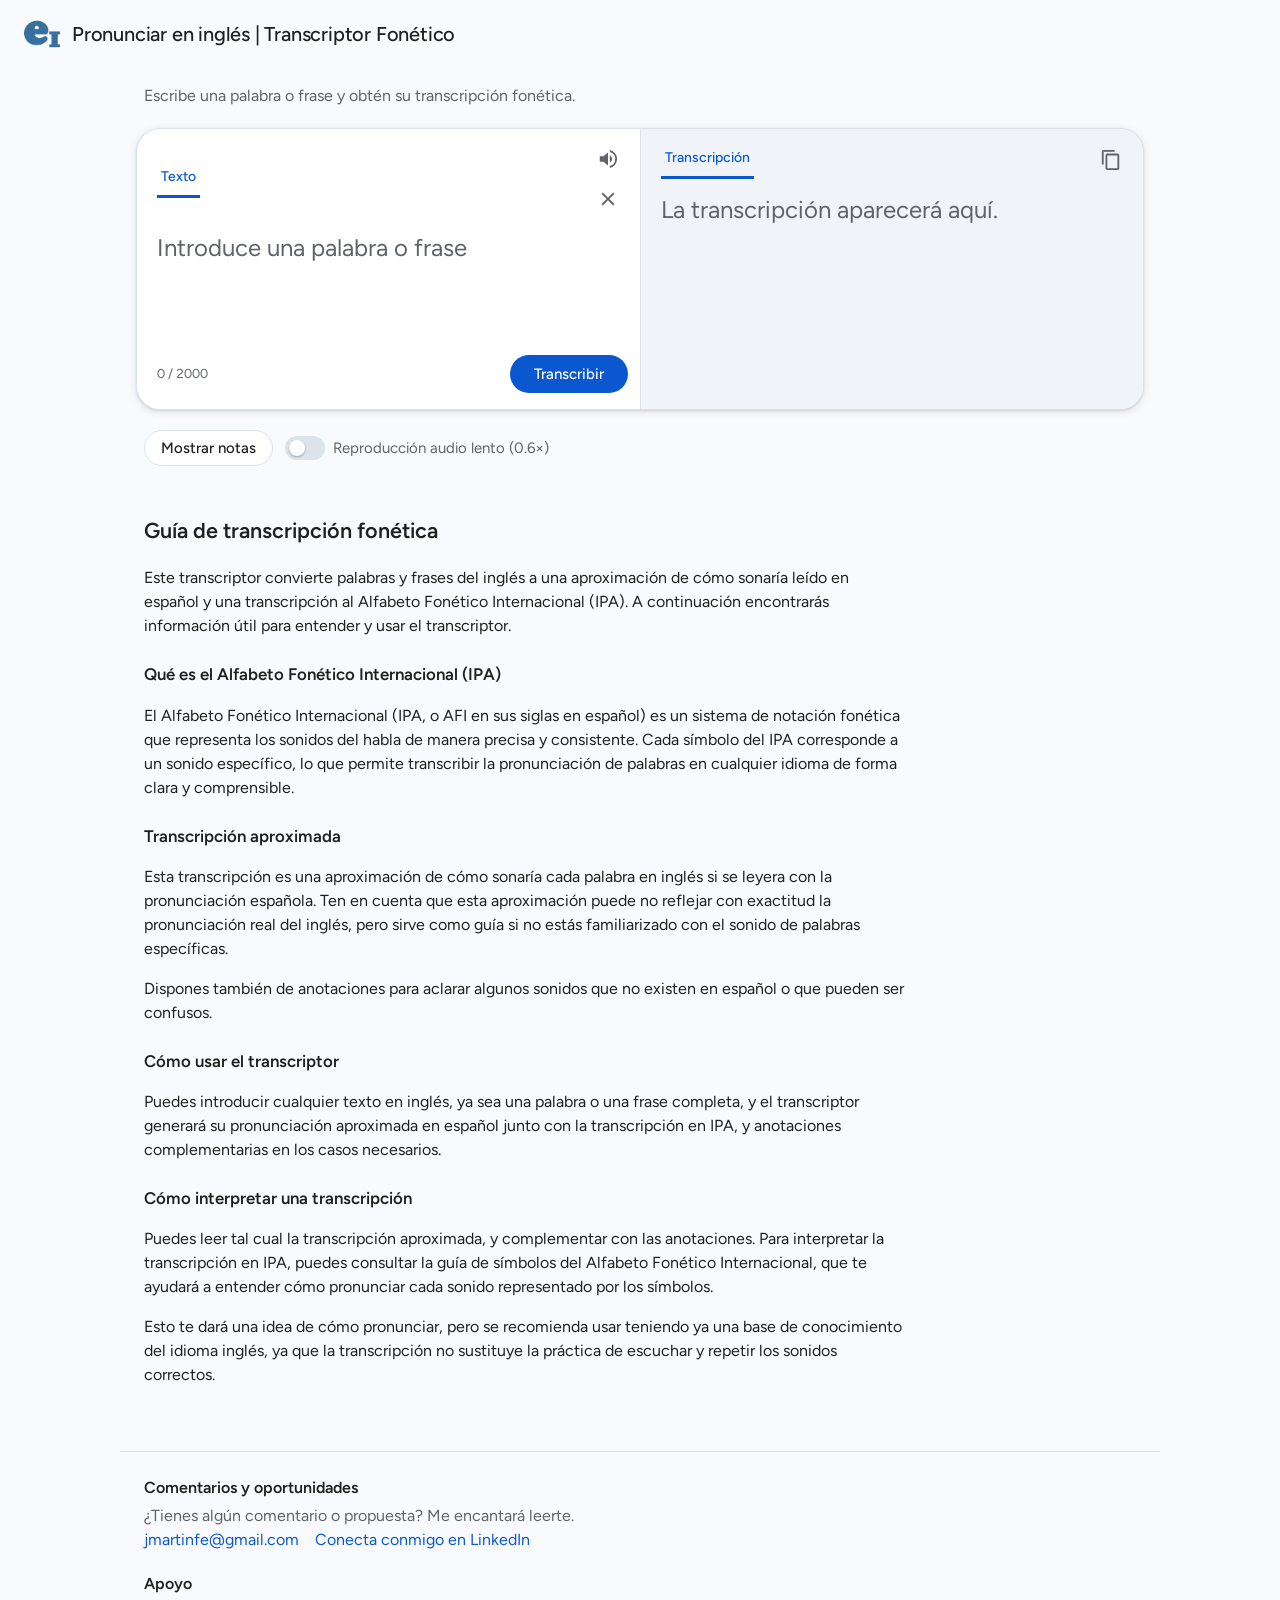
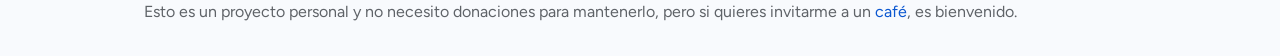
==== commit 5b07a15e: "update some texts from the FAQ section" ====
--- a/public/index.html
+++ b/public/index.html
@@ -89,12 +89,12 @@
     </article>
     <article>
       <h3>Transcripción aproximada</h3>
-      <p>Esta transcripción es una aproximación de cómo sonaría cada palabra en inglés si se leyera con la pronunciación española. Ten en cuenta que esta aproximación puede no reflejar con exactitud la pronunciación real del inglés, pero sirve como guía para quienes no están familiarizados con los sonidos del idioma.</p>
+      <p>Esta transcripción es una aproximación de cómo sonaría cada palabra en inglés si se leyera con la pronunciación española. Ten en cuenta que esta aproximación puede no reflejar con exactitud la pronunciación real del inglés, pero sirve como guía si no estás familiarizado con el sonido de palabras específicas.</p>
       <p>Dispones también de anotaciones para aclarar algunos sonidos que no existen en español o que pueden ser confusos.</p>
     </article>
     <article>
       <h3>Cómo usar el transcriptor</h3>
-      <p>Puedes introducir cualquier texto en inglés, ya sea una palabra o una frase completa, y el transcriptor generará su pronunciación aproximada en español junto con la transcripción en IPA. Asegúrate de escribir correctamente las palabras para obtener resultados precisos.</p>
+      <p>Puedes introducir cualquier texto en inglés, ya sea una palabra o una frase completa, y el transcriptor generará su pronunciación aproximada en español junto con la transcripción en IPA, y anotaciones complementarias en los casos necesarios.</p>
     </article>
     <article>
       <h3>Cómo interpretar una transcripción</h3>
